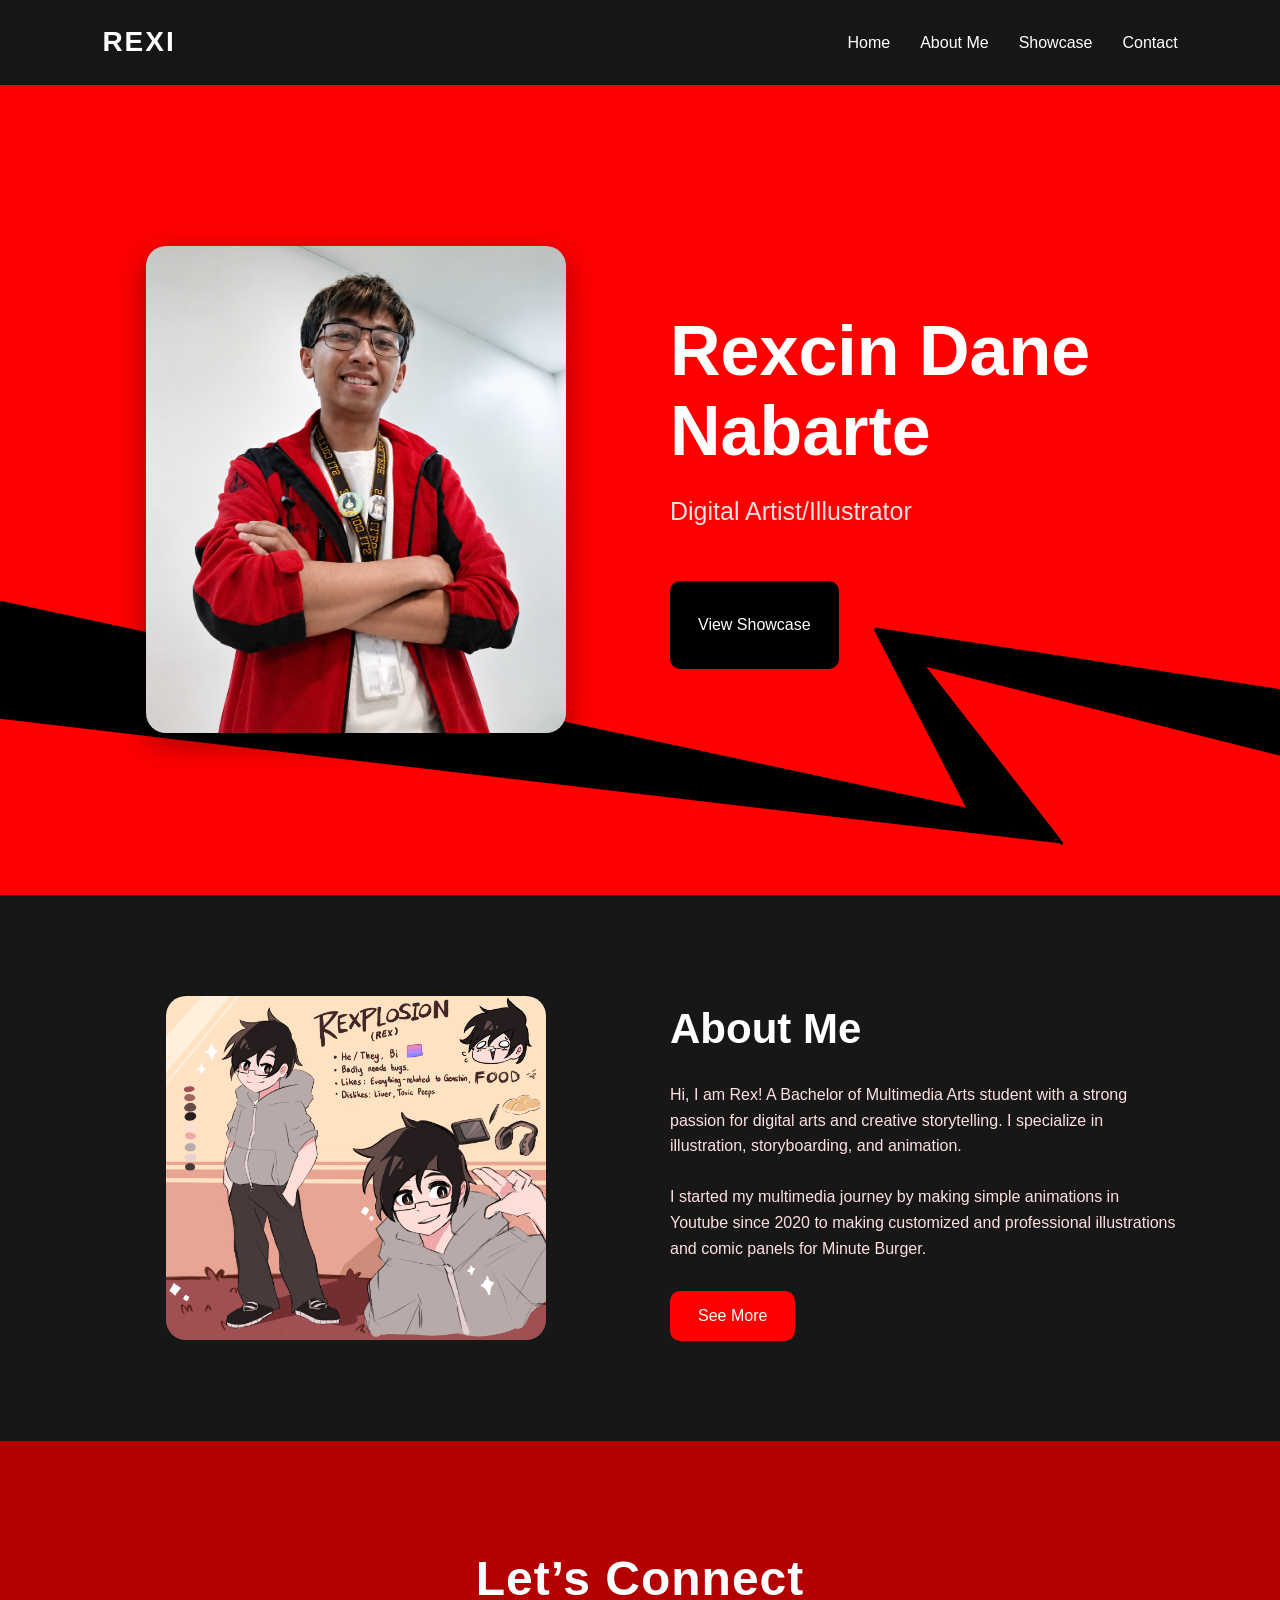
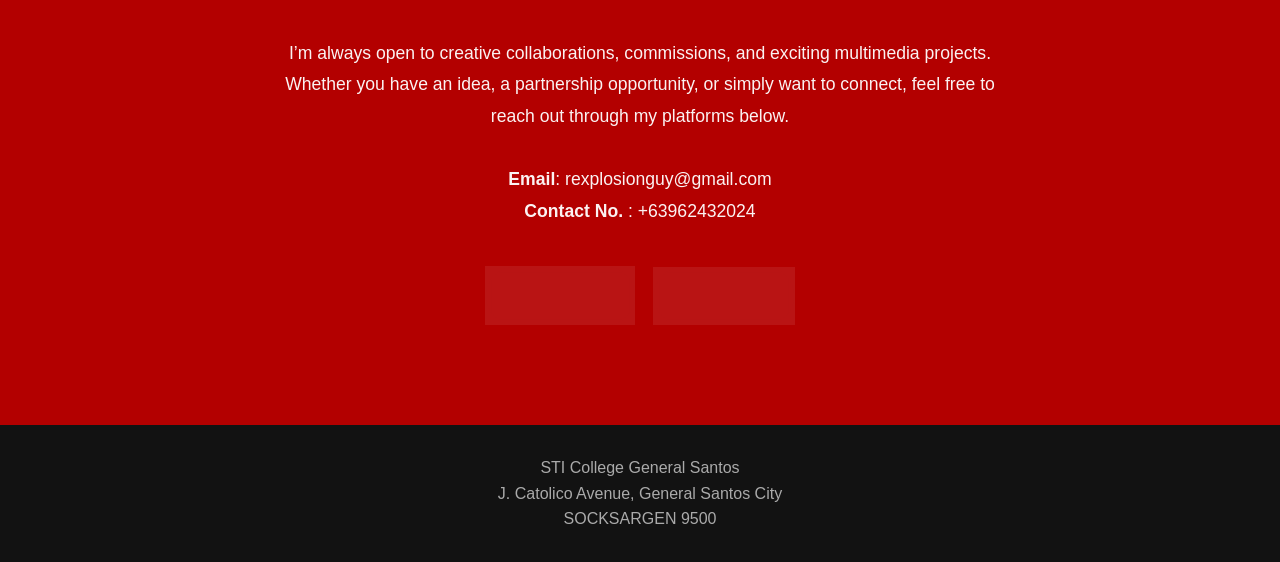
==== index.html @ 31f1de9e "Add files via upload" ====
<!DOCTYPE html>
<html lang="en">
<head>
<meta charset="UTF-8">
<meta name="viewport" content="width=device-width, initial-scale=1.0">
<title>Rexi Portfolio</title>
<link rel="stylesheet" href="style.css">
</head>

<body>



<header>
    <div class="logo">REXI</div>

    <nav>
        <a href="index.html">Home</a>
        <a href="#section2">About Me</a>
        <a href="showcase.html">Showcase</a>
        <a href="#section3">Contact</a>
    </nav>

    <div class="menu-btn" onclick="toggleMenu()">☰</div>
</header>



<div class="mobile-menu" id="mobileMenu">
    <a href="index.html">Home</a>
    <a href="#">About Me</a>
    <a href="showcase.html">Showcase</a>
    <a href="#">Contact</a>
</div>



<section class="hero">
    <div class="hero-container">

        <div class="hero-image">
            <img src="me.png" alt="Rex Illustration">
        </div>
        
        <div class="hero-text">
            <h1>Rexcin Dane Nabarte</h1>
            <p>
                Digital Artist/Illustrator
            </p>

            <a href="showcase.html" class="btn2">View Showcase</a>
        </div>

        

    </div>
</section>

<section class="about" id="section2">

    <div class="about-container">

        <div class="about-image">
            <img src="intro.png" alt="About Rex">
        </div>

        <div class="about-text">
            <h2>About Me</h2>

            <p>
                Hi, I am Rex! A Bachelor of Multimedia Arts student with a
                strong passion for digital arts and creative storytelling.
                I specialize in illustration, storyboarding, and animation.
                <br>
                <br>
                I started my multimedia journey by making simple animations
                in Youtube since 2020 to making customized and professional
                illustrations and comic panels for Minute Burger.
            </p>

            <a href="showcase.html" class="btn">See More</a>
        </div>

    </div>

</section>

<section class="contact" id="section3">

    <div class="contact-container">

        <h2>Let’s Connect</h2>

        <p class="contact-description">
            I’m always open to creative collaborations, commissions,
            and exciting multimedia projects. Whether you have an idea,
            a partnership opportunity, or simply want to connect,
            feel free to reach out through my platforms below.
            <br>
            <br>
            <b>Email</b>: rexplosionguy@gmail.com
            <br>
            <b>Contact No. </b>: +63962432024
        </p>

        <div class="contact-buttons">

            <a href="https://www.facebook.com/rexiguy" class="contact-btn" target="_blank">
                Facebook
            </a>

            <a href="https://www.youtube.com/@Rexplosion" class="contact-btn" target="_blank">
                YouTube
            </a>

        </div>

    </div>

</section>

<footer>
    <p>STI College General Santos</p>
    <p>J. Catolico Avenue, General Santos City</p>
    <p>SOCKSARGEN 9500</p>
</footer>

<script>
function toggleMenu() {
    document.getElementById("mobileMenu").classList.toggle("active");
}
</script>

</body>
</html>
---- style.css ----
*{
    margin:0;
    padding:0;
    box-sizing:border-box;
    font-family:Arial, sans-serif;
}

body{
    background:red;
    color:white;
    line-height:1.6;
}

/* HEADER */

header{
    width:100%;
    padding:20px 8%;
    display:flex;
    justify-content:space-between;
    align-items:center;
    background:#161616;
    position:sticky;
    top:0;
    z-index:1000;
}

.logo{
    font-size:28px;
    font-weight:bold;
    letter-spacing:2px;
}

nav{
    display:flex;
    gap:30px;
}

nav a{
    color:white;
    text-decoration:none;
    transition:0.3s;
}

nav a:hover{
    color:#ff6b6b;
}

.menu-btn{
    display:none;
    font-size:28px;
    cursor:pointer;
}

/* MOBILE MENU */

.mobile-menu{
    display:none;
    flex-direction:column;
    background:#1d1d1d;
    padding:20px;
}

.mobile-menu a{
    color:white;
    text-decoration:none;
    margin:10px 0;
}

.mobile-menu.active{
    display:flex;
}

/* HERO SECTION */

.hero{
    min-height:90vh;
    display:flex;
    align-items:center;
    justify-content:center;
    padding:60px 8%;
    
}

.hero-container{
    display:flex;
    align-items:center;
    justify-content:space-between;
    gap:60px;
    width:100%;
    max-width:1200px;
    
}

.hero-text{
    flex:1;
    line-height:80px;
}

.hero-text h1{
    font-size:70px;
}

.hero-text p{
    font-size:25px;
    margin-bottom:30px;
    color:#ffe0e0;
    
}

.hero-image{
    flex:1;
    display:flex;
    justify-content:center;
}

.hero-image img{
    width:100%;
    max-width:420px;
    border-radius:20px;
    object-fit:cover;
    box-shadow:0 10px 30px rgba(0,0,0,0.4);
}

/* ABOUT */

.about{
    padding:100px 8%;
    background:#171717;
}

.about-container{
    display:flex;
    align-items:center;
    gap:60px;
    max-width:1200px;
    margin:auto;
}

.about-image{
    flex:1;
    display:flex;
    justify-content:center;
}

.about-image img{
    width:100%;
    max-width:380px;
    border-radius:20px;
}

.about-text{
    flex:1;
}

.about-text h2{
    font-size:42px;
    margin-bottom:20px;
}

body {
background-image: "BGstar.png";
}

.about-text p{
    color:#ffe0e0;
    margin-bottom:30px;
}

/* BUTTON */

.btn{
    display:inline-block;
    padding:12px 28px;
    background:red;
    color:white;
    text-decoration:none;
    border-radius:10px;
    transition:0.3s;
}

.btn2{
    display:inline-block;
    padding:4px 28px;
    background:black;
    color:white;
    text-decoration:none;
    border-radius:10px;
    transition:0.3s;
}

.btn:hover{
    transform:translateY(-3px);
}

/* CONTACT */

.contact{
    background: #b30000;
    padding: 100px 20px;
    text-align: center;
    color: white;
}

.contact-container{
    max-width: 750px;
    margin: auto;
}

.contact h2{
    font-size: 3rem;
    margin-bottom: 20px;
    letter-spacing: 1px;
}

.contact-description{
    font-size: 1.1rem;
    line-height: 1.8;
    opacity: 0.95;
    margin-bottom: 40px;
}

.contact-buttons{
    display: flex;
    justify-content: center;
    gap: 20px;
    flex-wrap: wrap;
}

.contact-btn{
    padding: 14px 35px;
    border: 2px solid white;
    border-radius: 50px;
    color: white;
    text-decoration: none;
    font-weight: bold;
    transition: 0.3s ease;
    background: rgba(255,255,255,0.08);
    backdrop-filter: blur(5px);
}

.contact-btn:hover{
    background: white;
    color: #b30000;
    transform: translateY(-3px);
}

/* FOOTER */

footer{
    background:#121212;
    padding:30px;
    text-align:center;
    color:#aaaaaa;
}

.hero{
    background-image: url(BGstar.png);
}

/* RESPONSIVE */

@media(max-width:900px){


    nav{
        display:none;
    }

    .menu-btn{
        display:block;
    }

    .hero-container,
    .about-container{
        flex-direction:column;
        text-align:center;
    }

    .hero-text h1{
        font-size:42px;
    }

    .hero-image img,
    .about-image img{
        max-width:300px;
    }
}
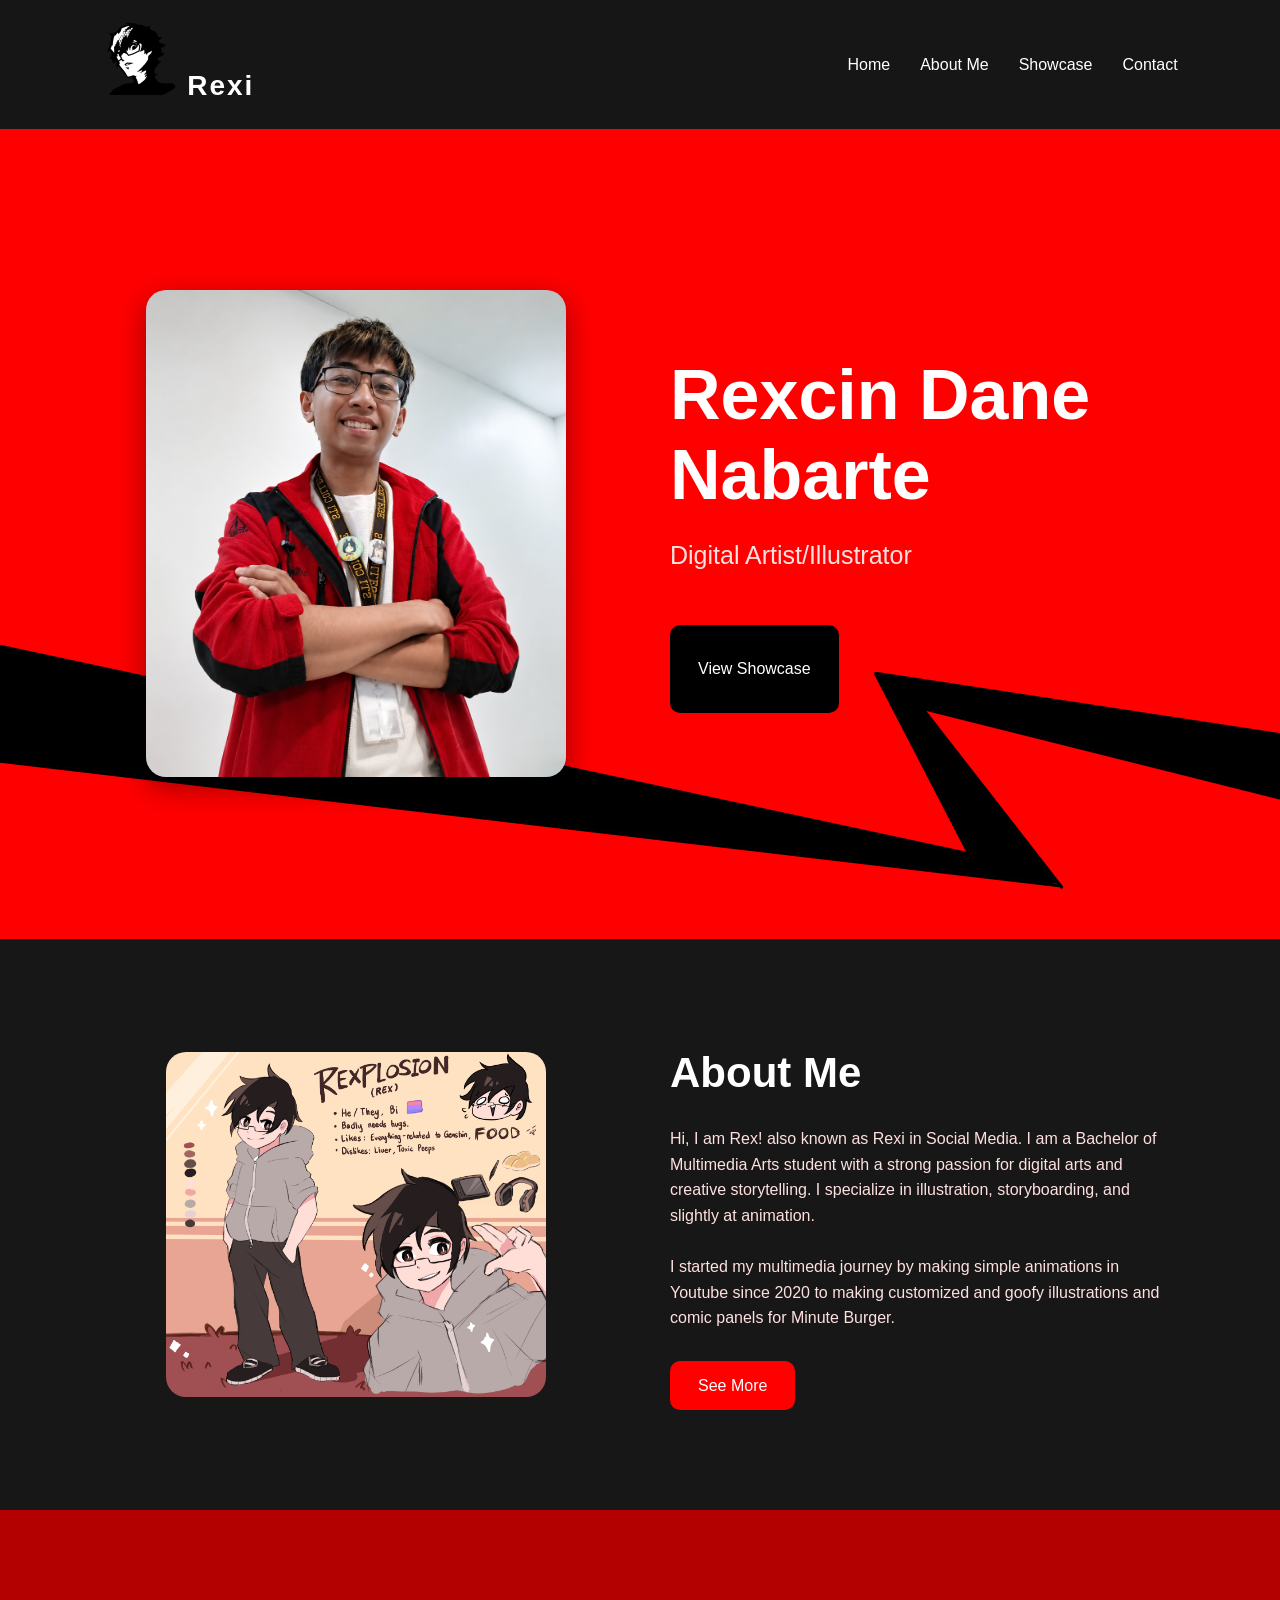
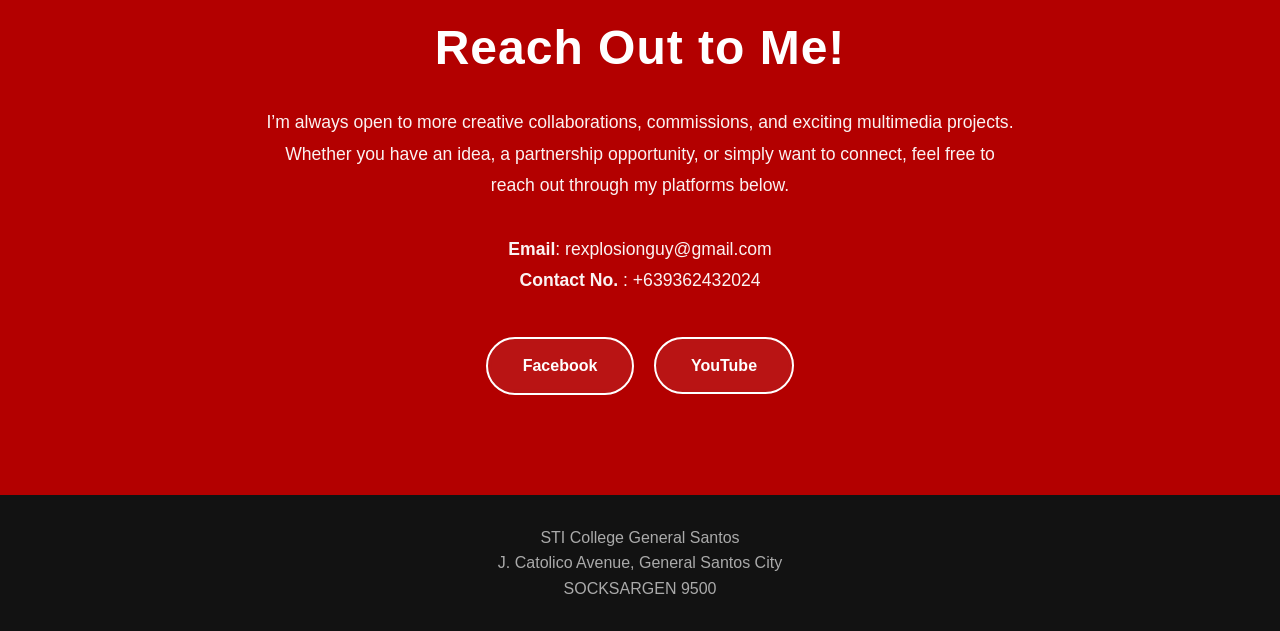
==== commit ba2b4831: "Add files via upload" ====
--- a/index.html
+++ b/index.html
@@ -12,7 +12,10 @@
 
 
 <header>
-    <div class="logo">REXI</div>
+    <div class="logo">
+        <img src = "joker.png">
+           Rexi
+    </div>
 
     <nav>
         <a href="index.html">Home</a>
@@ -68,13 +71,13 @@
             <h2>About Me</h2>
 
             <p>
-                Hi, I am Rex! A Bachelor of Multimedia Arts student with a
+                Hi, I am Rex! also known as Rexi in Social Media. I am a Bachelor of Multimedia Arts student with a
                 strong passion for digital arts and creative storytelling.
-                I specialize in illustration, storyboarding, and animation.
+                I specialize in illustration, storyboarding, and slightly at animation.
                 <br>
                 <br>
                 I started my multimedia journey by making simple animations
-                in Youtube since 2020 to making customized and professional
+                in Youtube since 2020 to making customized and goofy
                 illustrations and comic panels for Minute Burger.
             </p>
 
@@ -89,10 +92,10 @@
 
     <div class="contact-container">
 
-        <h2>Let’s Connect</h2>
+        <h2>Reach Out to Me!</h2>
 
         <p class="contact-description">
-            I’m always open to creative collaborations, commissions,
+            I’m always open to more creative collaborations, commissions,
             and exciting multimedia projects. Whether you have an idea,
             a partnership opportunity, or simply want to connect,
             feel free to reach out through my platforms below.
@@ -100,7 +103,7 @@
             <br>
             <b>Email</b>: rexplosionguy@gmail.com
             <br>
-            <b>Contact No. </b>: +63962432024
+            <b>Contact No. </b>: +639362432024
         </p>
 
         <div class="contact-buttons">
